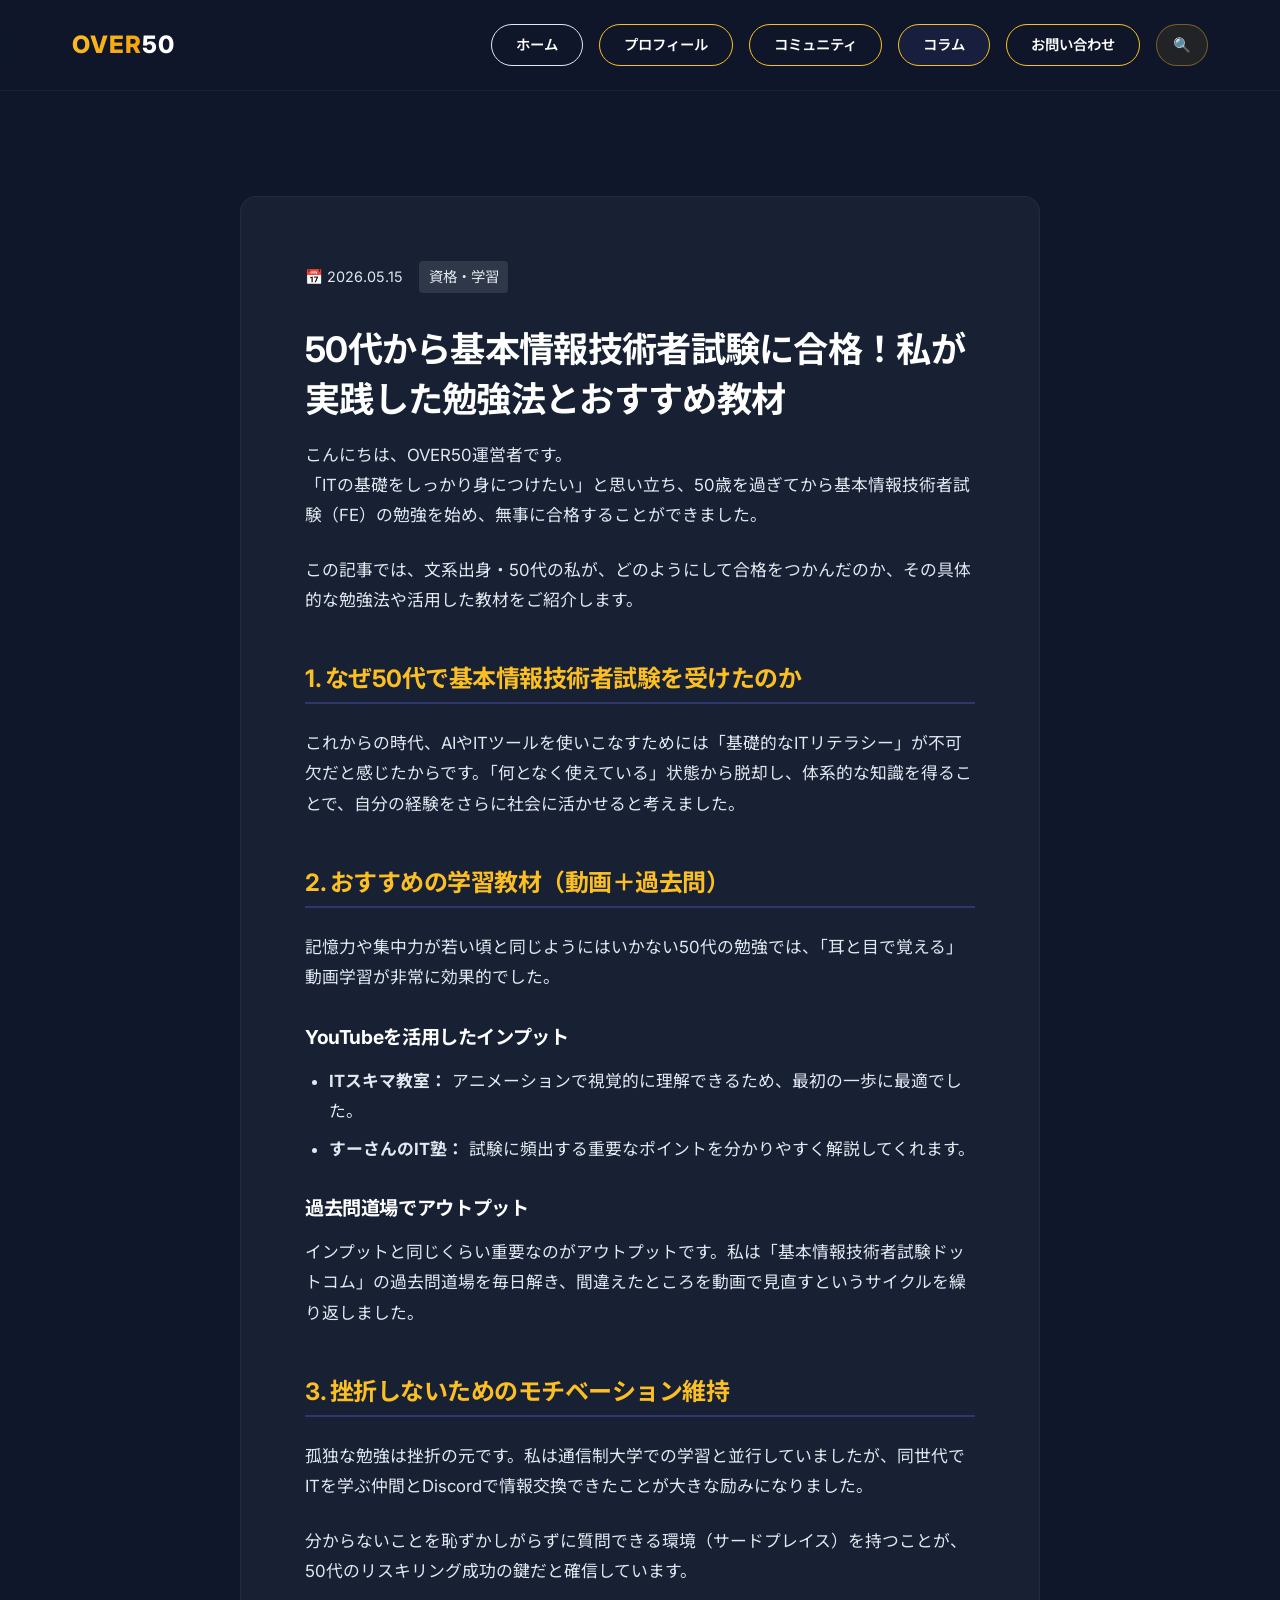
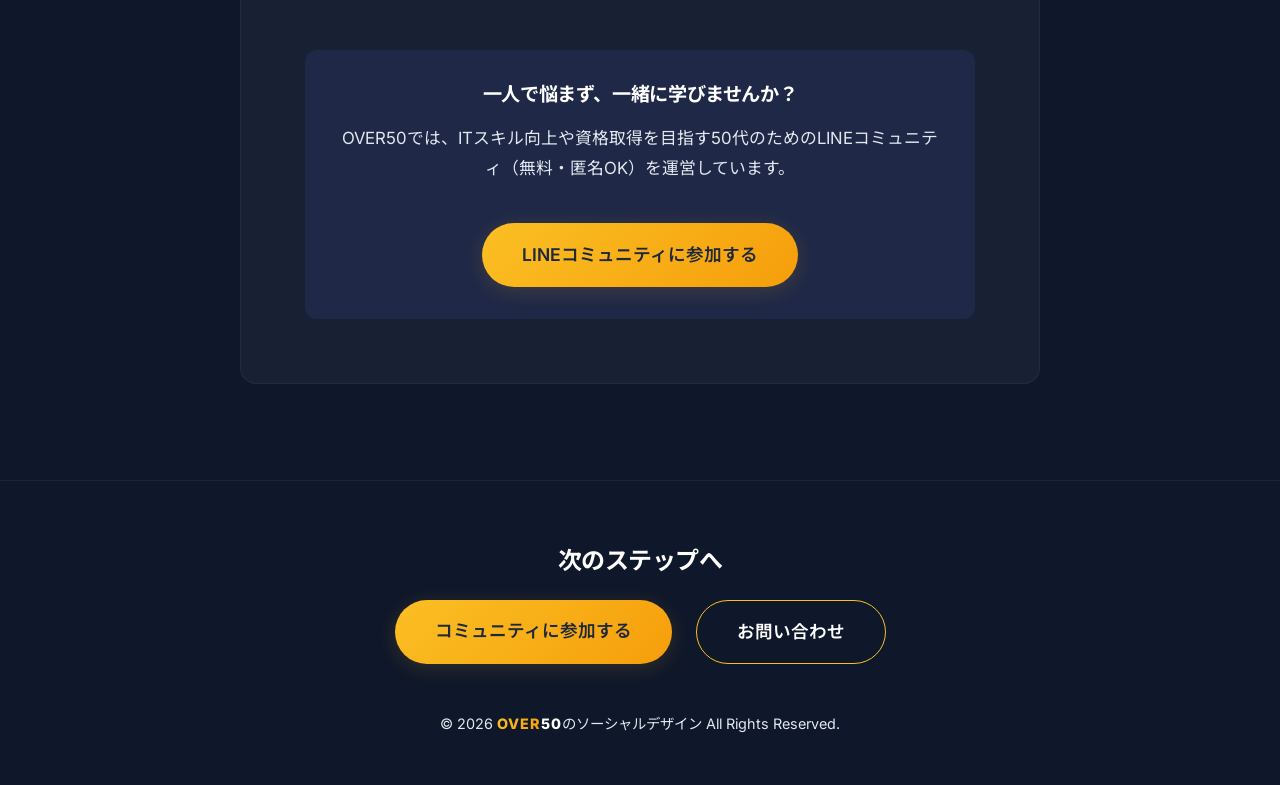
==== article-template.html @ 9ae22fbd "テンプレート追加" ====
<!DOCTYPE html>
<html lang="ja">
<head>
    <meta charset="UTF-8">
    <meta name="viewport" content="width=device-width, initial-scale=1.0">
    <!-- ↓【記事ごとに書き換える部分】タイトル -->
    <title>50代から基本情報技術者試験に合格！私が実践した勉強法とおすすめ教材 - OVER50</title>
    <!-- ↓【記事ごとに書き換える部分】説明文 -->
    <meta name="description" content="50代から基本情報技術者試験に合格した勉強法、モチベーション維持のコツ、使用した教材を紹介します。">
    <link rel="canonical" href="https://theblindstriker-ux.github.io/over50-website/article-template.html">

    <!-- OGP -->
    <meta property="og:title" content="50代から基本情報技術者試験に合格！私が実践した勉強法">
    <meta property="og:description" content="50代からのITリスキリング体験談。基本情報技術者の勉強法を徹底解説。">
    <meta property="og:type" content="article">
    <meta property="og:url" content="https://theblindstriker-ux.github.io/over50-website/article-template.html">
    <meta property="og:site_name" content="OVER50のソーシャルデザイン">
    <meta property="og:locale" content="ja_JP">

    <link rel="preconnect" href="https://fonts.googleapis.com">
    <link rel="preconnect" href="https://fonts.gstatic.com" crossorigin>
    <link href="https://fonts.googleapis.com/css2?family=Inter:wght@400;600;700&family=Noto+Sans+JP:wght@400;500;700;800&display=swap" rel="stylesheet">
    <link rel="stylesheet" href="styles.css?v=3">

    <!-- 記事用カスタムスタイル -->
    <style>
        .article-content {
            background: rgba(30, 41, 59, 0.6);
            border: 1px solid rgba(255, 255, 255, 0.05);
            border-radius: 16px;
            padding: 2rem;
            line-height: 1.8;
            font-size: 1.05rem;
            color: #e2e8f0;
            max-width: 800px;
            margin: 0 auto;
        }
        @media (min-width: 768px) {
            .article-content {
                padding: 4rem;
            }
        }
        .article-content h1 {
            font-size: 1.8rem;
            line-height: 1.4;
            margin-bottom: 1rem;
            color: #ffffff;
        }
        @media (min-width: 768px) {
            .article-content h1 {
                font-size: 2.2rem;
            }
        }
        .article-meta {
            color: var(--text-secondary);
            font-size: 0.9rem;
            margin-bottom: 2rem;
            display: flex;
            gap: 1rem;
            align-items: center;
        }
        .article-meta span {
            background: rgba(255,255,255,0.1);
            padding: 0.2rem 0.6rem;
            border-radius: 4px;
        }
        .article-content h2 {
            font-size: 1.5rem;
            color: var(--accent-color);
            margin-top: 3rem;
            margin-bottom: 1.5rem;
            padding-bottom: 0.5rem;
            border-bottom: 2px solid rgba(99, 102, 241, 0.3);
        }
        .article-content h3 {
            font-size: 1.2rem;
            color: #ffffff;
            margin-top: 2rem;
            margin-bottom: 1rem;
        }
        .article-content p {
            margin-bottom: 1.5rem;
        }
        .article-content img {
            max-width: 100%;
            border-radius: 8px;
            margin: 2rem 0;
            border: 1px solid rgba(255,255,255,0.1);
        }
        .article-content ul, .article-content ol {
            margin-bottom: 1.5rem;
            padding-left: 1.5rem;
        }
        .article-content li {
            margin-bottom: 0.5rem;
        }
    </style>

    <!-- Google tag (gtag.js) -->
    <script async src="https://www.googletagmanager.com/gtag/js?id=G-8BJ4K4RHMF"></script>
    <script>
        window.dataLayer = window.dataLayer || [];
        function gtag() { dataLayer.push(arguments); }
        gtag('js', new Date());
        gtag('config', 'G-8BJ4K4RHMF');
    </script>

    <!-- 記事用 構造化データ（Schema.org） -->
    <script type="application/ld+json">
    {
      "@context": "https://schema.org",
      "@type": "BlogPosting",
      "mainEntityOfPage": {
        "@type": "WebPage",
        "@id": "https://theblindstriker-ux.github.io/over50-website/article-template.html"
      },
      "headline": "50代から基本情報技術者試験に合格！私が実践した勉強法とおすすめ教材",
      "datePublished": "2026-05-15",
      "author": {
        "@type": "Person",
        "name": "OVER50 運営者"
      }
    }
    </script>
</head>
<body>
    <nav class="navbar" aria-label="メインナビゲーション">
        <div class="container nav-container">
            <a href="index.html" class="logo"><span class="gradient-text">OVER</span>50</a>
            <div class="nav-links" style="display: flex; gap: 1rem; align-items: center;">
                <a href="index.html" class="btn" style="padding: 0.5rem 1.5rem; font-size: 0.9rem; border: 1px solid var(--text-secondary); color: var(--text-primary); text-decoration: none;">ホーム</a>
                <a href="profile.html" class="btn" style="padding: 0.5rem 1.5rem; font-size: 0.9rem; border: 1px solid var(--accent-color); color: var(--text-primary); text-decoration: none;">プロフィール</a>
                <a href="community.html" class="btn" style="padding: 0.5rem 1.5rem; font-size: 0.9rem; border: 1px solid var(--accent-color); color: var(--text-primary); text-decoration: none;">コミュニティ</a>
                <a href="column.html" class="btn" style="padding: 0.5rem 1.5rem; font-size: 0.9rem; border: 1px solid var(--accent-color); color: var(--text-primary); text-decoration: none; background: rgba(99, 102, 241, 0.1);">コラム</a>
                <a href="contact.html" class="btn" style="padding: 0.5rem 1.5rem; font-size: 0.9rem; border: 1px solid var(--accent-color); color: var(--text-primary); text-decoration: none;">お問い合わせ</a>
                <a href="search.html" class="btn nav-search-btn" style="padding: 0.5rem 1rem; font-size: 0.9rem; border: 1px solid rgba(251,191,36,0.4); color: var(--text-primary); text-decoration: none; background: rgba(251,191,36,0.08);" aria-label="サイト内検索">🔍</a>
            </div>
        </div>
    </nav>

    <main style="padding-top: 100px;">
        <article class="section">
            <div class="container">
                <div class="article-content fade-in-up">
                    
                    <!-- 記事ヘッダー -->
                    <div class="article-meta">
                        <time datetime="2026-05-15">📅 2026.05.15</time>
                        <span>資格・学習</span>
                    </div>
                    <h1>50代から基本情報技術者試験に合格！私が実践した勉強法とおすすめ教材</h1>
                    
                    <!-- アイキャッチ画像（あれば） -->
                    <!-- <img src="article_image1.jpg" alt="基本情報技術者の勉強ノート"> -->

                    <!-- 記事本文 -->
                    <p>こんにちは、OVER50運営者です。<br>
                    「ITの基礎をしっかり身につけたい」と思い立ち、50歳を過ぎてから基本情報技術者試験（FE）の勉強を始め、無事に合格することができました。</p>

                    <p>この記事では、文系出身・50代の私が、どのようにして合格をつかんだのか、その具体的な勉強法や活用した教材をご紹介します。</p>

                    <h2>1. なぜ50代で基本情報技術者試験を受けたのか</h2>
                    <p>これからの時代、AIやITツールを使いこなすためには「基礎的なITリテラシー」が不可欠だと感じたからです。「何となく使えている」状態から脱却し、体系的な知識を得ることで、自分の経験をさらに社会に活かせると考えました。</p>

                    <h2>2. おすすめの学習教材（動画＋過去問）</h2>
                    <p>記憶力や集中力が若い頃と同じようにはいかない50代の勉強では、「耳と目で覚える」動画学習が非常に効果的でした。</p>
                    
                    <h3>YouTubeを活用したインプット</h3>
                    <ul>
                        <li><strong>ITスキマ教室：</strong> アニメーションで視覚的に理解できるため、最初の一歩に最適でした。</li>
                        <li><strong>すーさんのIT塾：</strong> 試験に頻出する重要なポイントを分かりやすく解説してくれます。</li>
                    </ul>

                    <h3>過去問道場でアウトプット</h3>
                    <p>インプットと同じくらい重要なのがアウトプットです。私は「基本情報技術者試験ドットコム」の過去問道場を毎日解き、間違えたところを動画で見直すというサイクルを繰り返しました。</p>

                    <h2>3. 挫折しないためのモチベーション維持</h2>
                    <p>孤独な勉強は挫折の元です。私は通信制大学での学習と並行していましたが、同世代でITを学ぶ仲間とDiscordで情報交換できたことが大きな励みになりました。</p>
                    <p>分からないことを恥ずかしがらずに質問できる環境（サードプレイス）を持つことが、50代のリスキリング成功の鍵だと確信しています。</p>

                    <!-- 記事フッター / CTA -->
                    <div style="margin-top: 4rem; padding: 2rem; background: rgba(99, 102, 241, 0.1); border-radius: 12px; text-align: center;">
                        <h3 style="margin-top: 0;">一人で悩まず、一緒に学びませんか？</h3>
                        <p>OVER50では、ITスキル向上や資格取得を目指す50代のためのLINEコミュニティ（無料・匿名OK）を運営しています。</p>
                        <a href="community.html" class="btn btn-primary" style="margin-top: 1rem;">LINEコミュニティに参加する</a>
                    </div>

                </div>
            </div>
        </article>
    </main>

    <footer class="footer">
        <div class="container">
            <div class="footer-cta fade-in-up">
                <h3>次のステップへ</h3>
                <div class="footer-links">
                    <a href="community.html" class="btn btn-primary">コミュニティに参加する</a>
                    <a href="contact.html" class="btn" style="border: 1px solid var(--accent-color); color: var(--text-primary); text-decoration: none;">お問い合わせ</a>
                </div>
            </div>
            <p>&copy; 2026 <span class="brand-text"><span class="gradient-text">OVER</span>50</span>のソーシャルデザイン All Rights Reserved.</p>
        </div>
    </footer>

    <script src="script.js"></script>
</body>
</html>
---- styles.css ----
/* Base and Reset */
:root {
  --bg-color: #0f172a; /* Slate 900 */
  --surface-color: rgba(30, 41, 59, 0.6); /* Slate 800 with opacity */
  --text-primary: #ffffff; /* Pure White */
  --text-secondary: #e2e8f0; /* Slate 200 */
  --accent-color: #fbbf24; /* Amber 400 */
  --accent-glow: rgba(251, 191, 36, 0.15);
  --gradient-text: linear-gradient(135deg, #fbbf24 0%, #f59e0b 100%);
}

* {
  margin: 0;
  padding: 0;
  box-sizing: border-box;
}

body {
  font-family: 'Inter', 'Noto Sans JP', sans-serif;
  background-color: var(--bg-color);
  color: var(--text-primary);
  line-height: 1.7;
  font-size: 1.1rem;
  overflow-x: hidden;
  -webkit-font-smoothing: antialiased;
}

/* Typography */
h1, h2, h3 {
  font-weight: 700;
  letter-spacing: -0.02em;
  line-height: 1.3;
}

.gradient-text {
  background: var(--gradient-text);
  -webkit-background-clip: text;
  -webkit-text-fill-color: transparent;
}

.brand-text {
  font-weight: 800;
  letter-spacing: 1px;
  color: var(--text-primary);
}

/* Layout & Utility */
.container {
  max-width: 1200px;
  margin: 0 auto;
  padding: 0 2rem;
}

.section {
  padding: 6rem 0;
}

.section-header {
  text-align: center;
  margin-bottom: 4rem;
}

.section-header h2 {
  font-size: clamp(2rem, 4vw, 2.5rem);
  margin-bottom: 1rem;
}

.section-header p {
  color: var(--text-secondary);
  font-size: 1.1rem;
}

/* Glassmorphism */
.glass-card {
  background: var(--surface-color);
  backdrop-filter: blur(16px);
  -webkit-backdrop-filter: blur(16px);
  border: 1px solid rgba(255, 255, 255, 0.08);
  border-radius: 20px;
  padding: 2.5rem;
  transition: transform 0.4s cubic-bezier(0.175, 0.885, 0.32, 1.275), box-shadow 0.4s ease;
}

/* Hero Section */
.hero {
  min-height: 100vh;
  display: flex;
  align-items: center;
  justify-content: center;
  position: relative;
  text-align: center;
  padding-top: 80px;
}

.hero::before {
  content: '';
  position: absolute;
  top: 50%;
  left: 50%;
  transform: translate(-50%, -50%);
  width: 70vw;
  height: 70vw;
  background: radial-gradient(circle, var(--accent-glow) 0%, transparent 60%);
  z-index: -1;
  pointer-events: none;
}

.hero h1 {
  font-size: clamp(2.5rem, 6vw, 4.5rem);
  margin-bottom: 1.5rem;
}

.hero p {
  font-size: clamp(1.1rem, 2vw, 1.25rem);
  color: var(--text-secondary);
  margin-bottom: 3rem;
  max-width: 700px;
  margin-inline: auto;
}

/* Buttons */
.btn {
  display: inline-block;
  padding: 1rem 2.5rem;
  border-radius: 50px;
  font-weight: 600;
  text-decoration: none;
  transition: all 0.3s ease;
  cursor: pointer;
  border: none;
  font-size: 1.1rem;
}

.btn-primary {
  background: var(--gradient-text);
  color: #1e293b;
  box-shadow: 0 4px 20px var(--accent-glow);
}

.btn-primary:hover {
  transform: translateY(-2px) scale(1.02);
  box-shadow: 0 8px 30px rgba(251, 191, 36, 0.3);
}

/* Mission Section */
.mission-card {
  text-align: center;
  max-width: 800px;
  margin: 0 auto;
}

.mission-card h2 {
  font-size: 2rem;
  margin-bottom: 1.5rem;
}

.mission-card p {
  color: var(--text-secondary);
  font-size: 1.15rem;
}

/* Three Pillars Section */
.pillars-grid {
  display: grid;
  grid-template-columns: repeat(auto-fit, minmax(320px, 1fr));
  gap: 2.5rem;
}

.pillar-card:hover {
  transform: translateY(-10px);
  box-shadow: 0 15px 40px var(--accent-glow);
  border-color: rgba(251, 191, 36, 0.2);
}

.pillar-icon {
  font-size: 3rem;
  margin-bottom: 1.5rem;
  display: inline-block;
  background: var(--surface-color);
  padding: 1rem;
  border-radius: 16px;
  border: 1px solid rgba(255, 255, 255, 0.05);
}

.pillar-title {
  font-size: 1.5rem;
  margin-bottom: 1rem;
}

.pillar-desc {
  color: var(--text-secondary);
  margin-bottom: 2rem;
  font-size: 0.95rem;
}

.article-list {
  list-style: none;
  border-top: 1px solid rgba(255, 255, 255, 0.1);
  padding-top: 1.5rem;
  display: flex;
  flex-direction: column;
  gap: 1rem;
}

.article-list li {
  font-size: 1rem;
}

.article-list li a {
  display: block;
  padding: 1.2rem;
  background: rgba(255, 255, 255, 0.05);
  border: 1px solid rgba(255, 255, 255, 0.1);
  border-radius: 12px;
  color: var(--text-primary);
  text-decoration: none;
  transition: all 0.3s ease;
  position: relative;
  padding-right: 2.5rem; /* Space for the arrow */
}

.article-list li a::after {
  content: '→';
  position: absolute;
  right: 1.2rem;
  top: 50%;
  transform: translateY(-50%);
  color: var(--accent-color);
  font-weight: bold;
  transition: transform 0.3s ease;
}

.article-list li a:hover {
  background: rgba(255, 255, 255, 0.08);
  border-color: rgba(251, 191, 36, 0.3);
  transform: translateY(-3px);
  box-shadow: 0 8px 20px rgba(0, 0, 0, 0.2);
  color: var(--accent-color);
}

.article-list li a:hover::after {
  transform: translate(5px, -50%);
}

/* Navigation */
.navbar {
  position: fixed;
  top: 0;
  width: 100%;
  padding: 1.5rem 0;
  background: rgba(15, 23, 42, 0.8);
  backdrop-filter: blur(12px);
  -webkit-backdrop-filter: blur(12px);
  z-index: 100;
  border-bottom: 1px solid rgba(255, 255, 255, 0.05);
  transition: padding 0.3s ease;
}

.nav-container {
  display: flex;
  justify-content: space-between;
  align-items: center;
}

.logo {
  font-size: 1.5rem;
  font-weight: 800;
  text-decoration: none;
  color: var(--text-primary);
  letter-spacing: 1px;
}

/* Animations */
.fade-in-up {
  opacity: 0;
  transform: translateY(30px);
  animation: fadeInUp 1s cubic-bezier(0.16, 1, 0.3, 1) forwards;
}

.delay-1 { animation-delay: 0.2s; }
.delay-2 { animation-delay: 0.4s; }

@keyframes fadeInUp {
  to {
    opacity: 1;
    transform: translateY(0);
  }
}

/* Footer */
.footer {
  text-align: center;
  padding: 4rem 0 3rem;
  border-top: 1px solid rgba(255, 255, 255, 0.05);
  color: var(--text-secondary);
  font-size: 0.9rem;
}

.footer-cta {
  margin-bottom: 3rem;
}

.footer-cta h3 {
  font-size: 1.5rem;
  margin-bottom: 1.5rem;
  color: var(--text-primary);
}

.footer-links {
  display: flex;
  justify-content: center;
  gap: 1.5rem;
}

/* Responsive adjustments */
@media (max-width: 768px) {
  .navbar {
    padding: 0.6rem 0; /* 縦幅を大幅に縮小 */
  }
  .nav-container {
    flex-direction: column;
    gap: 0.4rem; /* 隙間を詰める */
  }
  .logo {
    font-size: 1.2rem; /* ロゴも少し小さく */
  }
  .nav-links {
    width: 100%;
    justify-content: center;
    gap: 0.4rem !important;
    flex-wrap: wrap;
  }
  .nav-links a.btn {
    padding: 0.4rem 0.6rem !important; /* ボタンの余白を小さく */
    font-size: 0.75rem !important; /* 文字を小さくして横に並べる */
    white-space: nowrap;
  }
  .hero {
    padding-top: 100px; /* タイトルが見えるように余白を確保 */
  }
  main {
    padding-top: 80px !important; /* 100pxから縮小してフォームを見やすく */
  }
  .section {
    padding: 2.5rem 0; /* 4remから縮小して画面を広く使う */
  }
  .section-header {
    margin-bottom: 2rem; /* 余白を縮小 */
  }
  .section-header h1, .section-header h2 {
    font-size: 1.5rem !important; /* 見出しサイズを小さく */
  }
  .section-header p {
    font-size: 0.95rem !important; /* 説明文のサイズも調整 */
  }
  .glass-card {
    padding: 1.5rem;
  }
  .footer {
    padding: 2rem 0 1.5rem !important; /* 縦幅を小さく */
  }
  .footer-cta {
    margin-bottom: 1.5rem !important;
  }
  .footer-cta h3 {
    font-size: 1.2rem !important;
    margin-bottom: 1rem !important;
  }
  .footer-links {
    flex-direction: row !important; /* 横並びに変更 */
    flex-wrap: wrap;
    justify-content: center;
    gap: 0.5rem;
    padding: 0;
  }
  .footer-links .btn {
    padding: 0.5rem 0.8rem !important; /* ボタンも少し小さくして収める */
    font-size: 0.8rem !important;
    white-space: nowrap;
  }
}
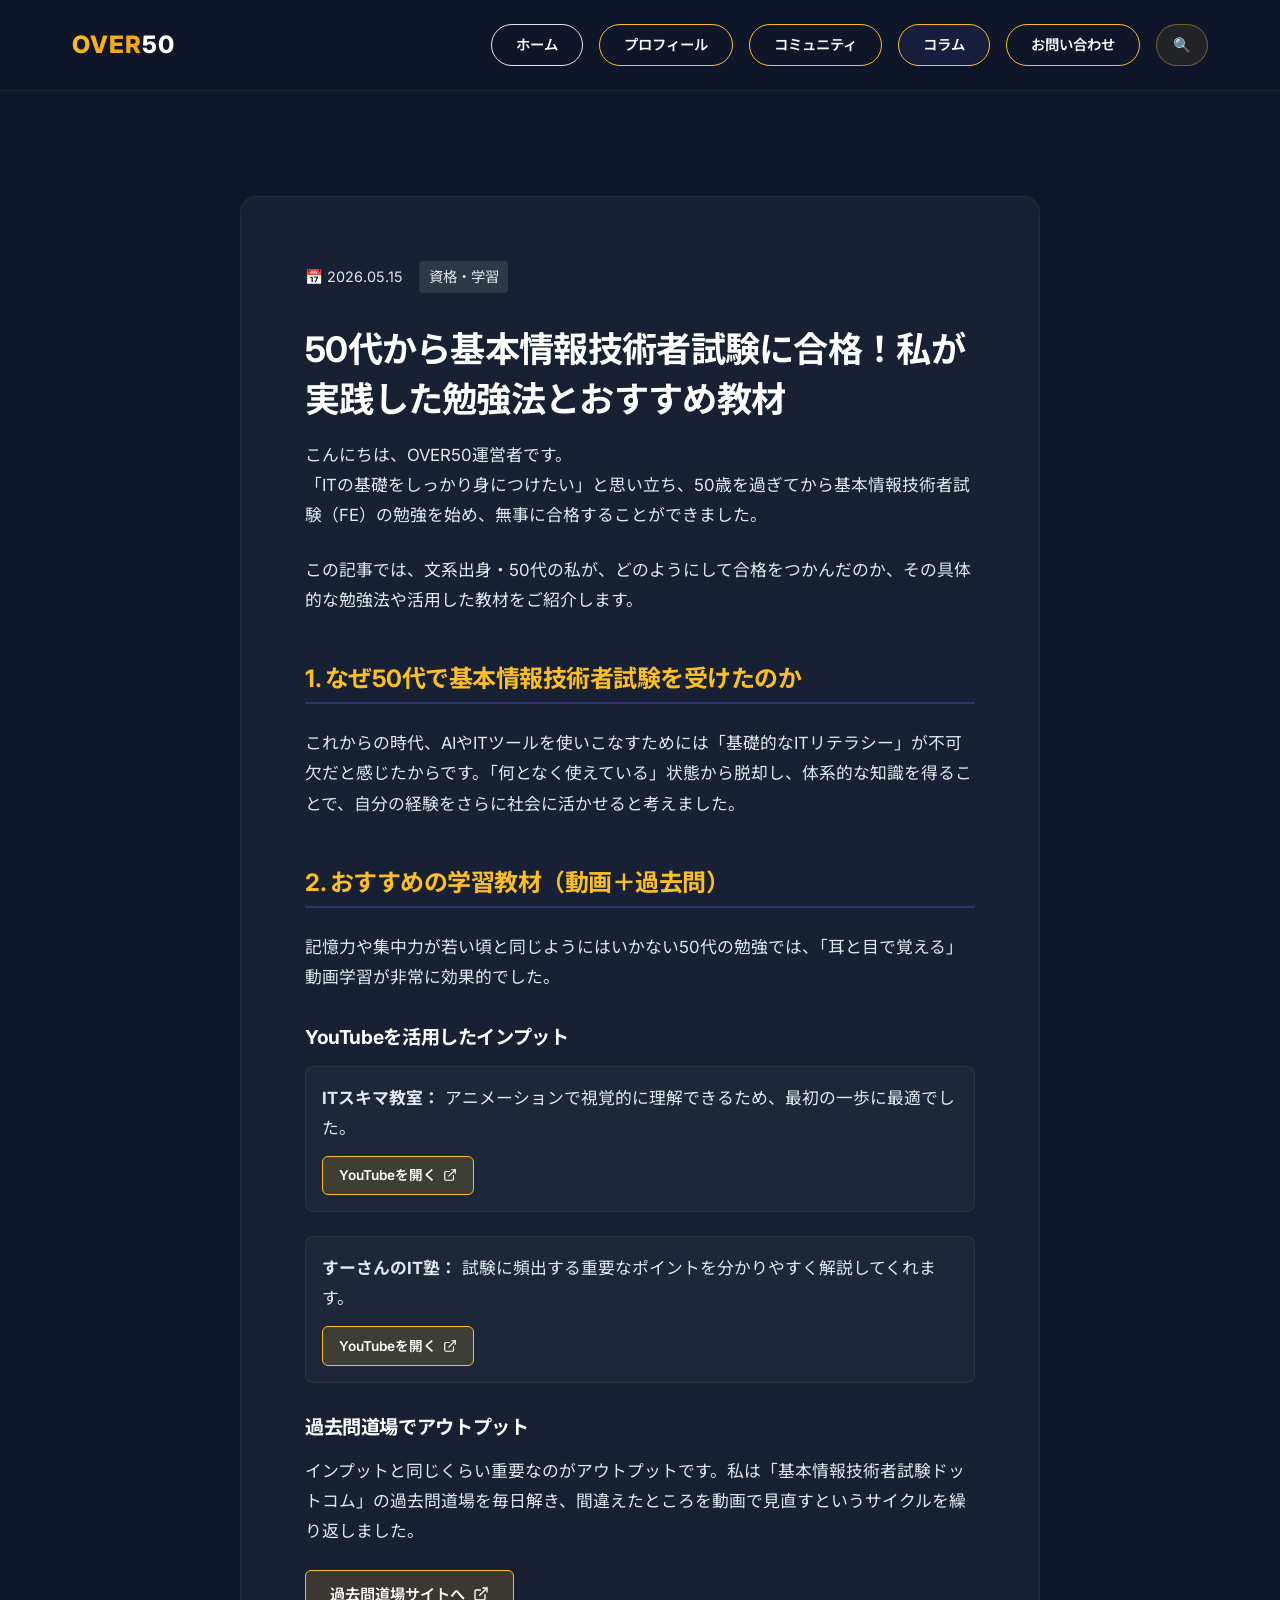
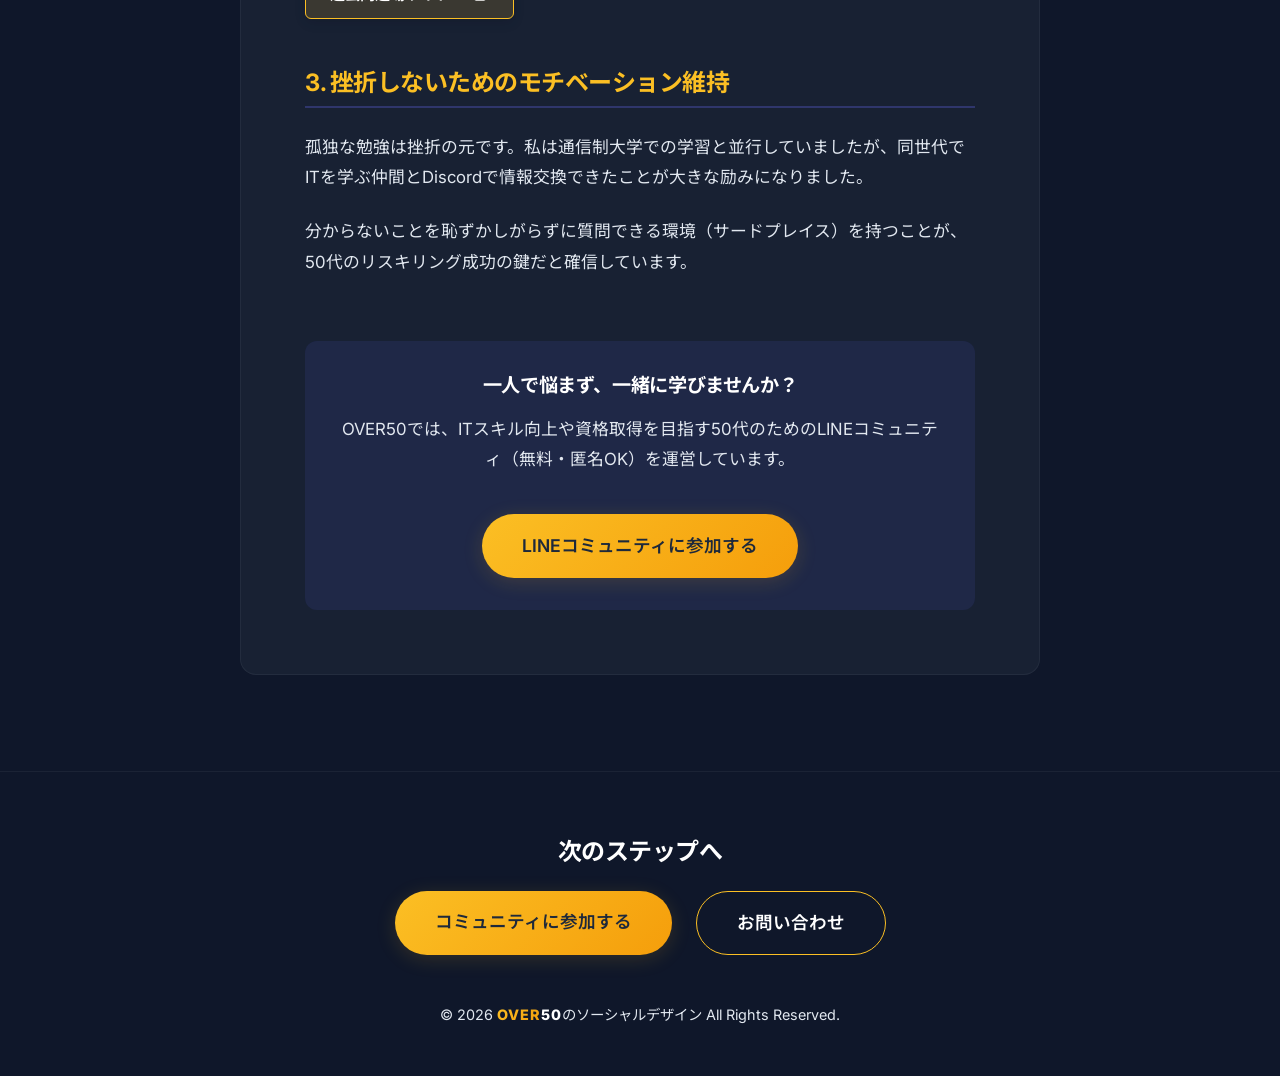
==== commit 9002ef3b: "URLリンク" ====
--- a/article-template.html
+++ b/article-template.html
@@ -166,13 +166,22 @@
                     <p>記憶力や集中力が若い頃と同じようにはいかない50代の勉強では、「耳と目で覚える」動画学習が非常に効果的でした。</p>
                     
                     <h3>YouTubeを活用したインプット</h3>
-                    <ul>
-                        <li><strong>ITスキマ教室：</strong> アニメーションで視覚的に理解できるため、最初の一歩に最適でした。</li>
-                        <li><strong>すーさんのIT塾：</strong> 試験に頻出する重要なポイントを分かりやすく解説してくれます。</li>
+                    <ul style="list-style: none; padding-left: 0;">
+                        <li style="margin-bottom: 1.5rem; background: rgba(255,255,255,0.03); padding: 1rem; border-radius: 8px; border: 1px solid rgba(255,255,255,0.05);">
+                            <strong>ITスキマ教室：</strong> アニメーションで視覚的に理解できるため、最初の一歩に最適でした。<br>
+                            <a href="https://www.youtube.com/@itsukima" target="_blank" rel="noopener noreferrer" class="btn" style="padding: 0.4rem 1rem; font-size: 0.85rem; border: 1px solid var(--accent-color); color: var(--text-primary); text-decoration: none; display: inline-flex; align-items: center; gap: 0.4rem; margin-top: 0.8rem; background: rgba(251, 191, 36, 0.15); border-radius: 6px;">YouTubeを開く <svg width="14" height="14" viewBox="0 0 24 24" fill="none" stroke="currentColor" stroke-width="2" stroke-linecap="round" stroke-linejoin="round"><path d="M18 13v6a2 2 0 0 1-2 2H5a2 2 0 0 1-2-2V8a2 2 0 0 1 2-2h6"></path><polyline points="15 3 21 3 21 9"></polyline><line x1="10" y1="14" x2="21" y2="3"></line></svg></a>
+                        </li>
+                        <li style="margin-bottom: 1.5rem; background: rgba(255,255,255,0.03); padding: 1rem; border-radius: 8px; border: 1px solid rgba(255,255,255,0.05);">
+                            <strong>すーさんのIT塾：</strong> 試験に頻出する重要なポイントを分かりやすく解説してくれます。<br>
+                            <a href="https://www.youtube.com/@kihonzyouhou" target="_blank" rel="noopener noreferrer" class="btn" style="padding: 0.4rem 1rem; font-size: 0.85rem; border: 1px solid var(--accent-color); color: var(--text-primary); text-decoration: none; display: inline-flex; align-items: center; gap: 0.4rem; margin-top: 0.8rem; background: rgba(251, 191, 36, 0.15); border-radius: 6px;">YouTubeを開く <svg width="14" height="14" viewBox="0 0 24 24" fill="none" stroke="currentColor" stroke-width="2" stroke-linecap="round" stroke-linejoin="round"><path d="M18 13v6a2 2 0 0 1-2 2H5a2 2 0 0 1-2-2V8a2 2 0 0 1 2-2h6"></path><polyline points="15 3 21 3 21 9"></polyline><line x1="10" y1="14" x2="21" y2="3"></line></svg></a>
+                        </li>
                     </ul>
 
                     <h3>過去問道場でアウトプット</h3>
                     <p>インプットと同じくらい重要なのがアウトプットです。私は「基本情報技術者試験ドットコム」の過去問道場を毎日解き、間違えたところを動画で見直すというサイクルを繰り返しました。</p>
+                    <div style="margin-bottom: 2rem; margin-top: 1rem;">
+                        <a href="https://www.fe-siken.com/fekakomon.php" target="_blank" rel="noopener noreferrer" class="btn" style="padding: 0.6rem 1.5rem; font-size: 0.95rem; border: 1px solid var(--accent-color); color: var(--text-primary); text-decoration: none; display: inline-flex; align-items: center; gap: 0.5rem; background: rgba(251, 191, 36, 0.15); border-radius: 6px; box-shadow: 0 4px 12px rgba(0,0,0,0.1);">過去問道場サイトへ <svg width="16" height="16" viewBox="0 0 24 24" fill="none" stroke="currentColor" stroke-width="2" stroke-linecap="round" stroke-linejoin="round"><path d="M18 13v6a2 2 0 0 1-2 2H5a2 2 0 0 1-2-2V8a2 2 0 0 1 2-2h6"></path><polyline points="15 3 21 3 21 9"></polyline><line x1="10" y1="14" x2="21" y2="3"></line></svg></a>
+                    </div>
 
                     <h2>3. 挫折しないためのモチベーション維持</h2>
                     <p>孤独な勉強は挫折の元です。私は通信制大学での学習と並行していましたが、同世代でITを学ぶ仲間とDiscordで情報交換できたことが大きな励みになりました。</p>
